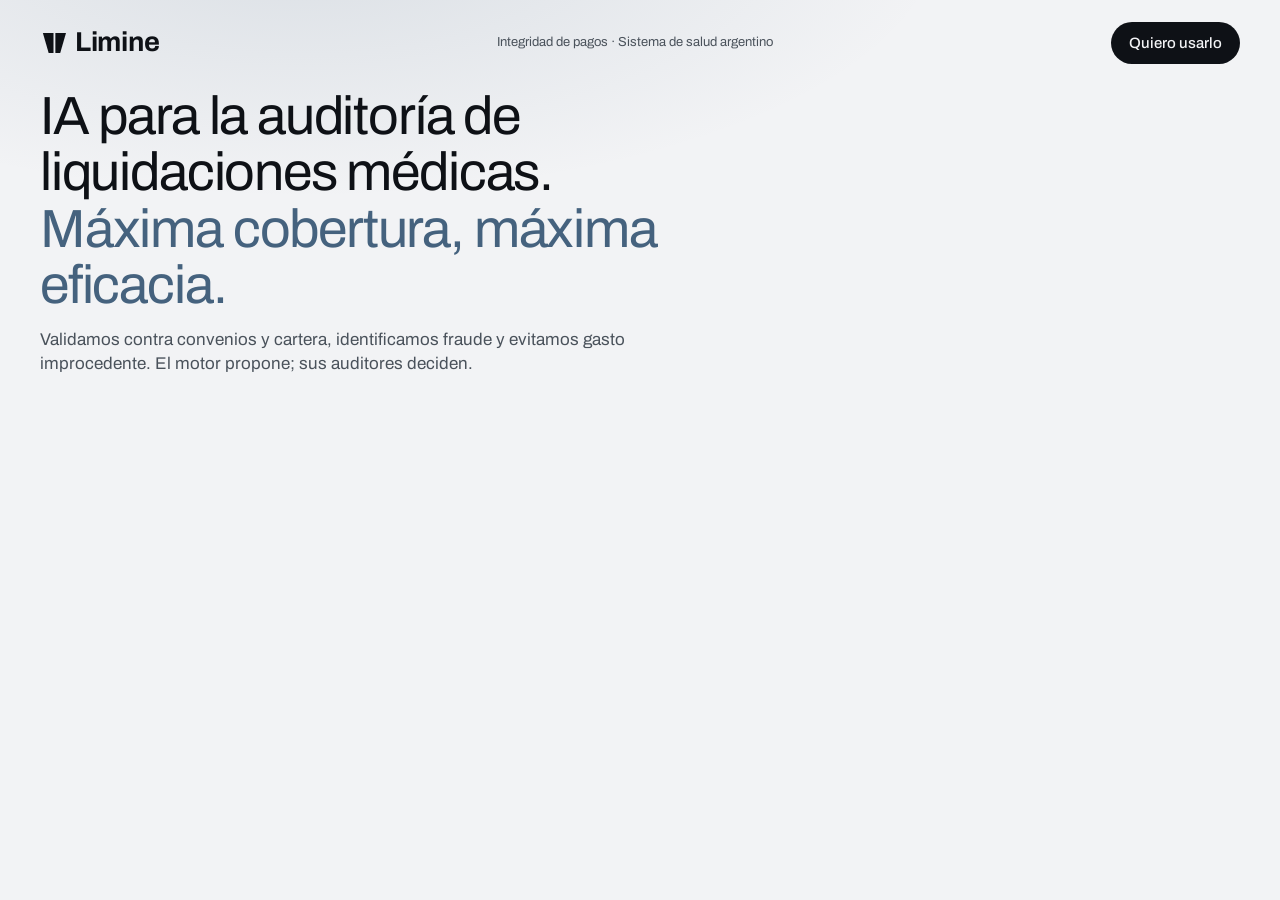
==== index.html @ f97125c1 "Un segundo después de la entrada, un desplazamiento mínimo para que el detalle del caso quede comple" ====
<!DOCTYPE html>
<html lang="es-AR">
<head>
<meta charset="utf-8">
<meta name="viewport" content="width=device-width, initial-scale=1, viewport-fit=cover">
<title>Limine · Integridad de pagos para el sistema de salud argentino</title>
<meta name="description" content="IA para la auditoría de liquidaciones médicas. Máxima cobertura, máxima eficacia: auditamos el 100% de las líneas contra convenios y cartera, identificamos fraude y evitamos gasto improcedente. El motor propone; sus auditores deciden.">
<link rel="canonical" href="https://limine.ai/">
<meta property="og:type" content="website">
<meta property="og:title" content="Limine · Integridad de pagos para el sistema de salud argentino">
<meta property="og:description" content="IA para la auditoría de liquidaciones médicas. Máxima cobertura, máxima eficacia. El motor propone; sus auditores deciden.">
<meta property="og:image" content="https://limine.ai/og.png">
<meta property="og:image:width" content="1200">
<meta property="og:image:height" content="630">
<meta property="og:url" content="https://limine.ai/">
<meta property="og:locale" content="es_AR">
<meta name="twitter:card" content="summary_large_image">
<meta name="theme-color" content="#F2F3F5">
<script>document.documentElement.classList.add("js");</script>
<link rel="icon" href="/favicon.svg" type="image/svg+xml">
<link rel="preconnect" href="https://fonts.googleapis.com">
<link rel="preconnect" href="https://fonts.gstatic.com" crossorigin>
<link rel="stylesheet" href="b.css?v=202609221038">
</head>
<!-- Limine · landing · dev/main via scripts/publicar.sh y promover.sh -->
<body data-contacto="pedrolandin@gmail.com" data-asunto="Quiero usar Limine">

<div class="escena" id="escena">

  <header class="barra">
    <a class="lockup" href="#" aria-label="Limine, inicio"><svg viewBox="20 18 60 54" aria-hidden="true"><polygon points="26,24 48,24 48,66 38,66"/><polygon points="74,24 52,24 52,66 62,66"/></svg><span class="wordmark">Limine</span></a>
    <span class="barra__tag">Integridad de pagos · Sistema de salud argentino</span>
    <a class="btn btn--ink" href="#implementacion" data-cta="mail">Quiero usarlo</a>
  </header>

  <div class="titular">
    <div class="titular__texto">
      <h1><span class="h1a entra">IA para la auditoría de liquidaciones médicas.</span><span class="h1b valor entra">Máxima cobertura, máxima eficacia.</span></h1>
      <p class="titular__linea entra">Validamos contra convenios y cartera, identificamos fraude y evitamos gasto improcedente. El motor propone; sus auditores deciden.</p>
    </div>
    <div class="cifras entra" aria-label="Cifras">
      <div class="cifra entra"><span class="cifra__n">100%</span><span class="cifra__t">De las líneas, revisadas</span></div>
      <div class="cifra entra"><span class="cifra__n valor">4x</span><span class="cifra__t">Retorno garantizado <span class="info"><button type="button" class="info__btn" aria-label="Cómo funciona la garantía de 4x">i</button><span class="info__texto" role="tooltip">La calibración de la oportunidad es gratuita. Después, lo que pagan nunca supera un cuarto del ahorro generado.</span></span></span></div>
      <div class="cifra entra"><span class="cifra__n">0</span><span class="cifra__t">Integraciones para empezar</span></div>
    </div>
  </div>

  <div class="lienzo entra" id="lienzo">
    <div class="trama" id="trama" role="img" aria-label="Millones de líneas pagadas por mes: en gris las que nadie revisó, en rojo las que esconden fraude o desperdicio y se pagaron igual; la franja marca la muestra que la auditoría alcanza a mirar.">
      <div class="cobertura" id="cobertura" aria-hidden="true"><span class="cobertura__rotulo">Limine audita el 100% de las líneas</span></div>
      <div class="muestra"><span class="muestra__rotulo">Lo que la auditoría alcanza a mirar</span></div>
    </div>
    <div class="tip" id="tip" role="status" aria-live="polite" hidden><span class="tip__k"></span><span class="tip__titulo"></span><span class="tip__t"></span><div class="tip__dist" id="tip-dist" hidden></div></div>
  </div>

  <nav class="capitulos" id="capitulos" aria-label="Capítulos">
    <button type="button" class="cap entra" data-cap="limine"><span class="n">01</span><span class="t">Limine</span></button>
    <button type="button" class="cap entra" data-cap="ahorro"><span class="n">02</span><span class="t">Oportunidades de ahorro</span></button>
    <button type="button" class="cap entra" data-cap="producto"><span class="n">03</span><span class="t">Nuestro producto</span></button>
    <button type="button" class="cap entra" data-cap="auditores"><span class="n">04</span><span class="t">Colaboración</span></button>
    <button type="button" class="cap entra" data-cap="implementacion"><span class="n">05</span><span class="t">Implementación</span></button>
  </nav>

  <aside class="panel" id="panel" aria-live="polite" hidden>
    <div class="panel__asa" aria-hidden="true"></div>
    <div class="panel__cab"><span class="panel__num" id="panel-num">01 · Limine</span><button type="button" class="panel__cerrar" id="panel-cerrar" aria-label="Cerrar">×</button></div>
    <div class="panel__cuerpo" id="panel-cuerpo">

      <section class="hoja" data-cap="limine" data-nombre="Limine">
        <h2>Un motor de IA que audita el 100% de sus liquidaciones, antes de pagarlas.</h2>
        <p>Cada línea se valida contra sus convenios y contra la historia estadística de su propia cartera. Cuando algo no cierra, el motor no tira una alarma: arma el caso, con la cláusula o la comparación que lo sostiene y con el monto. Y la decisión es siempre de sus auditores.</p>
        <div class="bloque">
          <h3>Construido por un equipo de tecnología y datos, con amplia experiencia en la región.</h3>
          <div class="perfiles">
            <div class="perfil"><a class="perfil__n" href="https://www.linkedin.com/in/pedro-landin/" target="_blank" rel="noopener" aria-label="Pedro Landín en LinkedIn">Pedro Landín <svg class="in" viewBox="0 0 24 24" aria-hidden="true"><path d="M20.45 20.45h-3.56v-5.57c0-1.33-.02-3.04-1.85-3.04-1.85 0-2.13 1.45-2.13 2.94v5.67H9.35V9h3.41v1.56h.05c.48-.9 1.64-1.85 3.37-1.85 3.6 0 4.27 2.37 4.27 5.46v6.28zM5.34 7.43a2.06 2.06 0 1 1 0-4.13 2.06 2.06 0 0 1 0 4.13zM7.12 20.45H3.55V9h3.57v11.45zM22.22 0H1.77C.79 0 0 .77 0 1.73v20.54C0 23.23.79 24 1.77 24h20.45c.98 0 1.78-.77 1.78-1.73V1.73C24 .77 23.2 0 22.22 0z"/></svg></a><span class="perfil__r">Cofundador y CEO</span><span class="perfil__d">Bain &amp; Company, Rappi y Addi. Economista (UTDT).</span></div>
            <div class="perfil"><a class="perfil__n" href="https://www.linkedin.com/in/ramiro-oliverio-fernandez/" target="_blank" rel="noopener" aria-label="Ramiro Fernández en LinkedIn">Ramiro Fernández <svg class="in" viewBox="0 0 24 24" aria-hidden="true"><path d="M20.45 20.45h-3.56v-5.57c0-1.33-.02-3.04-1.85-3.04-1.85 0-2.13 1.45-2.13 2.94v5.67H9.35V9h3.41v1.56h.05c.48-.9 1.64-1.85 3.37-1.85 3.6 0 4.27 2.37 4.27 5.46v6.28zM5.34 7.43a2.06 2.06 0 1 1 0-4.13 2.06 2.06 0 0 1 0 4.13zM7.12 20.45H3.55V9h3.57v11.45zM22.22 0H1.77C.79 0 0 .77 0 1.73v20.54C0 23.23.79 24 1.77 24h20.45c.98 0 1.78-.77 1.78-1.73V1.73C24 .77 23.2 0 22.22 0z"/></svg></a><span class="perfil__r">Cofundador y CTO</span><span class="perfil__d">Arquitectura de datos en Addi, Rappi, GCBA y CONICET. Docente en la UBA.</span></div>
          </div>
          <div class="logos"><img src="assets/logos/bain.svg" alt="Bain &amp; Company" class="l-bain"><img src="assets/logos/rappi.svg" alt="Rappi" class="l-rappi"><img src="assets/logos/addi.svg" alt="Addi" class="l-addi"><img src="assets/logos/conicet.svg" alt="CONICET" class="l-conicet"><img src="assets/logos/gcba.svg" alt="Ciudad de Buenos Aires" class="l-gcba"><img src="assets/logos/uba.svg" alt="UBA" class="l-uba"></div>
        </div>
      </section>

      <section class="hoja" data-cap="ahorro" data-nombre="Oportunidades de ahorro">
        <h2>Los modelos actuales fallan en escala, incluso ante casos típicos.</h2>
        <p>Su equipo audita por muestra, porque revisar todo a mano es imposible. Así se ve en cualquier cartera:</p>
        <div class="hallazgos">
          <div class="hallazgo"><svg viewBox="0 0 64 40" aria-hidden="true"><rect x="12" y="26" width="12" height="12" class="gris"/><rect x="40" y="26" width="12" height="12" class="gris"/><rect x="40" y="4" width="12" height="22" class="rojo"/><line x1="6" y1="38.5" x2="58" y2="38.5"/></svg><span class="t">Cantidades infladas</span><span class="d">40 jeringas en una cirugía que usa 12.</span></div>
          <div class="hallazgo"><svg viewBox="0 0 64 40" aria-hidden="true"><rect x="5" y="7" width="36" height="26" rx="2"/><rect x="11" y="16" width="7" height="8" class="gris"/><rect x="20" y="16" width="7" height="8" class="gris"/><rect x="29" y="16" width="7" height="8" class="gris"/><rect x="50" y="16" width="7" height="8" class="rojo"/><line x1="41" y1="20" x2="50" y2="20" class="rojo-linea"/></svg><span class="t">Doble cobro del módulo</span><span class="d">Descartables facturados aparte del módulo que ya los incluye.</span></div>
          <div class="hallazgo"><svg viewBox="0 0 64 40" aria-hidden="true"><path d="M10 6h16l6 6v22H10z"/><line x1="15" y1="18" x2="27" y2="18"/><line x1="15" y1="23" x2="27" y2="23"/><line x1="15" y1="28" x2="23" y2="28"/><path d="M30 10h16l6 6v22H30z" class="rojo-linea"/><line x1="35" y1="22" x2="47" y2="22" class="rojo-linea"/><line x1="35" y1="27" x2="47" y2="27" class="rojo-linea"/><line x1="35" y1="32" x2="43" y2="32" class="rojo-linea"/></svg><span class="t">Cuentas duplicadas</span><span class="d">La misma sesión, cobrada dos veces con 40 días de diferencia.</span></div>
          <div class="hallazgo"><svg viewBox="0 0 64 40" aria-hidden="true"><rect x="8" y="10" width="48" height="26" rx="2"/><line x1="8" y1="17" x2="56" y2="17"/><rect x="12" y="21" width="8" height="3" class="gris"/><rect x="12" y="26" width="8" height="3" class="gris"/><rect x="12" y="31" width="8" height="3" class="gris"/><rect x="26" y="21" width="8" height="3" class="gris"/><rect x="26" y="26" width="8" height="3" class="gris"/><rect x="40" y="1" width="8" height="3" class="rojo"/><rect x="40" y="5" width="8" height="3" class="rojo"/><rect x="40" y="21" width="8" height="3" class="rojo"/><rect x="40" y="26" width="8" height="3" class="rojo"/><rect x="40" y="31" width="8" height="3" class="rojo"/></svg><span class="t">Agenda imposible</span><span class="d">55 consultas facturadas en un solo día de consultorio.</span></div>
          <div class="hallazgo"><svg viewBox="0 0 64 40" aria-hidden="true"><rect x="4" y="12" width="9" height="16" class="gris"/><rect x="15" y="12" width="9" height="16" class="gris"/><rect x="26" y="12" width="9" height="16" class="gris"/><rect x="37" y="12" width="9" height="16" class="gris"/><rect x="48" y="12" width="9" height="16" class="rojo"/><path d="M50 6l7-4 0 8" class="rojo-linea"/><line x1="4" y1="32" x2="58" y2="32"/></svg><span class="t">Pensión sobre el alta</span><span class="d">Pensión completa facturada el día del alta.</span></div>
          <div class="hallazgo"><svg viewBox="0 0 64 40" aria-hidden="true"><line x1="6" y1="16" x2="58" y2="16" stroke-dasharray="3 3"/><rect x="14" y="16" width="14" height="20" class="gris"/><rect x="38" y="16" width="14" height="20" class="gris"/><rect x="38" y="6" width="14" height="10" class="rojo"/><line x1="6" y1="36.5" x2="58" y2="36.5"/></svg><span class="t">Precio sobre la referencia</span><span class="d">Medicamento a precio de marca cuando el convenio paga valor de referencia.</span></div>
          <div class="hallazgo"><svg viewBox="0 0 64 40" aria-hidden="true"><line x1="4" y1="22" x2="60" y2="22"/><path d="M12 14v16M12 14h4M12 30h4"/><path d="M40 14v16M40 14h-4M40 30h-4"/><circle cx="26" cy="22" r="3" class="gris"/><circle cx="52" cy="22" r="3.5" class="rojo"/></svg><span class="t">Fuera de ventana</span><span class="d">Práctica realizada a los 65 días de una orden válida por 60.</span></div>
          <div class="hallazgo"><svg viewBox="0 0 64 40" aria-hidden="true"><rect x="10" y="8" width="16" height="28" class="gris"/><rect x="38" y="24" width="16" height="12" class="gris"/><path d="M28 12l8 6-8 6" class="rojo-linea"/><line x1="4" y1="36.5" x2="60" y2="36.5"/></svg><span class="t">Cuenta inconsistente</span><span class="d">Quirófano de máxima complejidad en una cirugía de porte menor.</span></div>
        </div>
        <p class="pista">Pase el mouse por los puntos rojos: cada uno es un caso.</p>
      </section>

      <section class="hoja" data-cap="producto" data-nombre="Nuestro producto">
        <h2>Un sistema operativo de agentes de auditoría, sobre una plataforma propia.</h2>
        <div class="eje">
          <div class="eje__cab"><span class="eje__k">Eje 01</span><h3>Los agentes</h3><span class="eje__s">Auditan el 100% de las líneas, en cada ciclo.</span></div>
          <ul class="items">
            <li><svg viewBox="0 0 28 28" aria-hidden="true"><path d="M4 9l10-5 10 5-10 5z"/><path d="M4 14l10 5 10-5"/><path d="M4 19l10 5 10-5"/></svg><span><b>Preparan la data</b>Tipifican, agrupan por episodio y resuelven cada prestador a su convenio.</span></li>
            <li><svg viewBox="0 0 28 28" aria-hidden="true"><rect x="4" y="4" width="20" height="20" rx="2"/><path d="M14 9v10M9 14h10" class="acento"/></svg><span><b>Proponen reglas nuevas</b>Leen sus convenios y detectan patrones repetidos. Ninguna corre sin aprobación.</span></li>
            <li><svg viewBox="0 0 28 28" aria-hidden="true"><path d="M5 7h18M5 14h18M5 21h18"/><path d="M8 5l2 2-2 2M8 12l2 2-2 2M8 19l2 2-2 2" class="acento"/></svg><span><b>Ejecutan las reglas</b>Contra el convenio, contra su cartera y sobre lo que solo se ve en combinación.</span></li>
          </ul>
        </div>
        <div class="loop" aria-hidden="true"><span class="loop__i">→ Reglas vigentes, con umbral</span><span class="loop__i">← Resultados y precisión medida</span><span class="loop__c">Cada ciclo, una vuelta</span></div>
        <div class="eje">
          <div class="eje__cab"><span class="eje__k">Eje 02</span><h3>La plataforma</h3><span class="eje__s">Gestión de convenios y reglas.</span></div>
          <ul class="items">
            <li><svg viewBox="0 0 28 28" aria-hidden="true"><path d="M6 6h16v16H6z"/><path d="M10 11h8M10 15h8M10 19h5"/></svg><span><b>Reglas escritas y legibles</b>Qué cláusula aplica, qué umbral usa, qué débito propone.</span></li>
            <li><svg viewBox="0 0 28 28" aria-hidden="true"><circle cx="14" cy="14" r="10"/><path d="M9 14l3.5 3.5L19 11" class="acento"/></svg><span><b>Probadas antes de correr</b>Calibradas sobre su historia; corren recién cuando su precisión medida supera el piso acordado.</span></li>
            <li><svg viewBox="0 0 28 28" aria-hidden="true"><circle cx="8" cy="7" r="3"/><circle cx="8" cy="21" r="3"/><circle cx="20" cy="14" r="3" class="acento-fill"/><path d="M8 10v8M10.5 8.5l7 4M10.5 19.5l7-4"/></svg><span><b>Versionadas y a la vista</b>Su auditor ve cada regla con su precisión medida, y la calibra.</span></li>
          </ul>
        </div>
      </section>

      <section class="hoja" data-cap="auditores" data-nombre="Colaboración">
        <h2>El motor propone. Sus auditores deciden, siempre.</h2>
        <p>Ningún caso llega como una alarma. Llega con la regla que lo marcó, la cláusula o la comparación que lo sostiene, y el monto. Su auditor decide en minutos, y cada veredicto vuelve a la plataforma.</p>
        <div class="bloque">
          <span class="bloque__k">Lo que reciben ustedes</span>
          <div class="recibe"><span class="recibe__n">01</span><span><b>Reportes por prestador y por práctica</b>Dónde está el desvío y cuánto vale.</span></div>
          <div class="recibe"><span class="recibe__n">02</span><span><b>Cada regla a la vista, calibrable</b>Con su precisión medida: ajustan umbrales y apagan lo que no quieren.</span></div>
          <div class="recibe"><span class="recibe__n">03</span><span><b>Un archivo por ciclo, línea por línea</b>Cada línea con su veredicto, su regla y su evidencia.</span></div>
        </div>
        <div class="caso">
          <div class="caso__cab"><span>Así llega un caso · datos sintéticos</span><span>Decisión: su auditor</span></div>
          <h3>Descartables facturados aparte del módulo quirúrgico</h3>
          <div class="caso__fila"><span class="k">Regla</span><span>Inclusiones del módulo: el módulo ya incluye descartables.</span></div>
          <div class="caso__fila"><span class="k">Fuente</span><span>Convenio, Anexo I, cláusula 4.2. [Cláusula de ejemplo]</span></div>
          <div class="caso__fila"><span class="k">Comparación</span><span>40 unidades contra 12 de mediana en 318 casos comparables de su cartera.</span></div>
          <div class="caso__fila"><span class="k">Ahorro</span><span class="monto">$ 1.240.500</span></div>
        </div>
      </section>

      <section class="hoja" data-cap="implementacion" data-nombre="Implementación">
        <h2>Resultados en semanas, sin un proyecto de sistemas.</h2>
        <p>La entrada es un diagnóstico gratuito sobre sus cuentas ya pagadas: sin integración, sin datos clínicos y sin fee. En pocas semanas, hablamos con sus números sobre la mesa.</p>
        <div class="bloque">
          <div class="recibe"><span class="recibe__n">01</span><span><b>Sin cambiar de sistema</b>Un export en el formato que su sistema ya sabe hacer.</span></div>
          <div class="recibe"><span class="recibe__n">02</span><span><b>Calibrado a sus convenios</b>Las reglas se leen de sus contratos y se prueban sobre su historia antes de correr.</span></div>
          <div class="recibe"><span class="recibe__n">03</span><span><b>Resultados en semanas</b>Casos con evidencia, validados por sus auditores, y la medida de lo que se escapa por mes.</span></div>
        </div>
        <div class="cierre">
          <h3>Descubra cuánto se está escapando en sus cuentas.</h3>
          <p>Sin compromiso. Respondemos en 24 horas.</p>
          <div class="acciones"><a class="btn btn--papel" href="#implementacion" data-cta="mail">Quiero usarlo</a><span class="mail" data-mail-texto>pedrolandin@gmail.com</span></div>
          <p class="cierre__nota">La calibración de la oportunidad es gratuita. Después, lo que pagan nunca supera un cuarto del ahorro generado.</p>
        </div>
      </section>

    </div>
    <div class="panel__nav">
      <button type="button" class="panel__ant" id="panel-ant">← Anterior</button>
      <span class="panel__pos" id="panel-pos">01 / 05</span>
      <button type="button" class="panel__sig" id="panel-sig">Siguiente →</button>
    </div>
  </aside>

  <footer class="pie entra">
    <span>© 2026 Limine · Buenos Aires</span>
    <span class="pie__pista" id="pie-pista">Recorra los capítulos con ← →</span>
    <a class="pie__in" href="https://www.linkedin.com/in/pedro-landin/" target="_blank" rel="noopener" aria-label="LinkedIn"><svg class="in" viewBox="0 0 24 24" aria-hidden="true"><path d="M20.45 20.45h-3.56v-5.57c0-1.33-.02-3.04-1.85-3.04-1.85 0-2.13 1.45-2.13 2.94v5.67H9.35V9h3.41v1.56h.05c.48-.9 1.64-1.85 3.37-1.85 3.6 0 4.27 2.37 4.27 5.46v6.28zM5.34 7.43a2.06 2.06 0 1 1 0-4.13 2.06 2.06 0 0 1 0 4.13zM7.12 20.45H3.55V9h3.57v11.45zM22.22 0H1.77C.79 0 0 .77 0 1.73v20.54C0 23.23.79 24 1.77 24h20.45c.98 0 1.78-.77 1.78-1.73V1.73C24 .77 23.2 0 22.22 0z"/></svg> LinkedIn</a>
  </footer>

</div>

<script src="b.js?v=202609221038" defer></script>
</body>
</html>
---- b.css ----
/* ============================================================
   LIMINE · landing B (versión reducida): una pantalla, la grilla al centro,
   capítulos conceptuales descubribles. Tokens copiados de limine.css.
   Escala tipográfica: referencia arcos.eu (titular grande en peso regular,
   cuerpo 15 px, etiquetas en frase normal).
   ============================================================ */
@import url("https://fonts.googleapis.com/css2?family=Archivo:wght@400;500;600;700&family=IBM+Plex+Mono:wght@400;500;600&display=swap");

:root {
  /* Paleta base: blanco, escala de grises, tinta, azul acero */
  --ink: #0E1116;
  --gray-600: #4A525B;
  --gray-400: #7A8189;
  --gray-200: #C7CBD1;
  --paper: #F2F3F5;
  --white: #FFFFFF;
  --accent: #45627E;        /* azul acero: único acento; solo marca valor */
  --accent-dark: #16283C;
  --accent-tint: #EAEEF3;

  --text-strong: var(--ink);
  --text-body: var(--ink);
  --text-secondary: var(--gray-600);
  --text-muted: var(--gray-400);
  --line: var(--gray-200);
  --line-strong: var(--ink);

  --surface-base: var(--paper);
  --surface-raised: var(--white);
  --surface-dark: var(--ink);
  --on-dark: var(--paper);

  --value: var(--accent);
  --value-tint: var(--accent-tint);

  /* Tipografía */
  --font-sans: "Archivo", "Helvetica Neue", Helvetica, Arial, sans-serif;
  --font-mono: "IBM Plex Mono", ui-monospace, "SFMono-Regular", Menlo, monospace;
  --weight-regular: 400;
  --weight-medium: 500;
  --weight-semibold: 600;
  --weight-bold: 700;
  --weight-black: 800;

  --text-display: 64px;
  --text-h1: 40px;
  --text-h2: 32px;
  --text-h3: 24px;
  --text-body: 16px;
  --text-small: 13px;
  --text-label: 11px;

  --track-label: 0.14em;
  --track-wordmark: 0.01em;
  --numeric-tabular: "tnum" 1, "lnum" 1;

  /* Grilla de 4px */
  --space-1: 4px;  --space-2: 8px;   --space-3: 12px; --space-4: 16px;
  --space-5: 24px; --space-6: 32px;  --space-7: 48px; --space-8: 64px;

  --radius-sm: 3px;
  --border-hair: 1px;
  --border-rule: 1.5px;
}

:root {
  --hair: color-mix(in srgb, var(--ink) 9%, transparent);
  --hair-strong: color-mix(in srgb, var(--ink) 18%, transparent);
  --fraude: #D63A2F;
  --gutter: 24px;
  --t-h1: clamp(40px, 4.2vw, 58px);
  --t-h2: clamp(26px, 2.4vw, 32px);
  --t-h3: 20px;
  --t-lg: 17px;
  --t-md: 15px;
  --t-sm: 13px;
}
@media (min-width: 1024px) { :root { --gutter: 40px; } }

*, *::before, *::after { box-sizing: border-box; margin: 0; padding: 0; }
html, body { height: 100%; }
body { background: var(--surface-base); color: var(--ink); font-family: var(--font-sans); font-size: var(--t-md); line-height: 1.47; -webkit-font-smoothing: antialiased; overflow-x: hidden; }
a { color: inherit; text-decoration: none; }
button { font: inherit; color: inherit; background: none; border: 0; cursor: pointer; }
:focus-visible { outline: 2px solid var(--ink); outline-offset: 2px; }
.valor { color: var(--accent); }
.mono { font-family: var(--font-mono); font-feature-settings: var(--numeric-tabular); }

/* ---------- escena: una pantalla ---------- */
.escena { position: relative; min-height: 100svh; display: grid; grid-template-rows: auto auto 1fr auto auto; padding: 0 var(--gutter); overflow: hidden; }
.escena::before { content: ""; position: absolute; inset: -20% -10% auto -10%; height: 70%; background: radial-gradient(60% 60% at 28% 18%, color-mix(in srgb, var(--accent) 14%, transparent) 0%, transparent 70%); pointer-events: none; z-index: 0; }
.escena > * { position: relative; z-index: 1; }

/* barra */
.barra { display: flex; align-items: center; justify-content: space-between; gap: 16px; padding: 22px 0 6px; }
.lockup { display: inline-flex; align-items: center; color: var(--ink); line-height: 1; font-size: 26px; }
.lockup svg { height: 1em; width: auto; fill: currentColor; }
.lockup .wordmark { font-weight: var(--weight-bold); letter-spacing: -0.01em; margin-left: 0.22em; font-size: 1.05em; }
.barra__tag { font-size: var(--t-sm); color: var(--text-secondary); }
@media (max-width: 639px) { .barra__tag { display: none; } }
.btn { display: inline-flex; align-items: center; justify-content: center; height: 42px; padding: 0 18px; border-radius: 999px; font-size: var(--t-md); font-weight: var(--weight-medium); white-space: nowrap; transition: background-color 140ms ease, transform 140ms ease; }
.btn--ink { background: var(--ink); color: var(--paper); }
.btn--ink:hover { background: var(--accent-dark); }
.btn--papel { background: var(--paper); color: var(--ink); }
.btn--papel:hover { background: var(--white); }
.btn:active { transform: scale(.98); }

/* titular + cifras */
.titular { display: grid; grid-template-columns: minmax(0, 1fr); gap: 20px; padding: 18px 0 8px; align-items: end; }
@media (min-width: 1024px) { .titular { grid-template-columns: minmax(0, 7fr) minmax(0, 4fr); gap: 40px; } }
.titular h1 { font-size: var(--t-h1); font-weight: var(--weight-regular); line-height: 1.05; letter-spacing: -0.022em; max-width: 20ch; }
.titular h1 .h1a, .titular h1 .h1b { display: block; }
.titular__linea { margin-top: 14px; font-size: var(--t-lg); line-height: 1.45; color: var(--text-secondary); max-width: 62ch; }
.cifras { display: grid; grid-template-columns: repeat(3, minmax(0, 1fr)); gap: 12px 20px; padding-top: 14px; border-top: 1px solid var(--hair); }
.cifra { display: flex; flex-direction: column; gap: 2px; min-width: 0; }
.cifra__n { font-family: var(--font-mono); font-size: 26px; font-weight: var(--weight-medium); letter-spacing: -0.02em; line-height: 1; font-feature-settings: var(--numeric-tabular); }
.cifra__t { font-size: var(--t-sm); color: var(--text-secondary); line-height: 1.35; }
.info { position: relative; display: inline-flex; margin-left: 4px; vertical-align: middle; }
.info__btn { width: 16px; height: 16px; border-radius: 50%; border: 1px solid var(--accent); color: var(--accent); font-family: var(--font-mono); font-size: 10px; font-weight: 600; line-height: 1; cursor: help; }
.info__texto { position: absolute; left: 0; bottom: calc(100% + 8px); width: min(300px, calc(100vw - 48px)); background: var(--surface-raised); border: 1px solid var(--hair-strong); border-radius: 8px; padding: 10px 12px; font-size: var(--t-sm); line-height: 1.45; color: var(--ink); display: none; z-index: 20; }
.info:hover .info__texto, .info:focus-within .info__texto { display: block; }
@media (max-width: 1023px) { .info__texto { left: auto; right: -8px; } }

/* lienzo: la grilla */
.lienzo { position: relative; display: flex; flex-direction: column; justify-content: center; padding: 16px 0 42px; min-height: 0; }
.trama { position: relative; display: grid; justify-content: space-between; grid-template-columns: repeat(56, 5px); row-gap: var(--fila, 16px); width: 100%; }
.trama i { display: block; width: 5px; height: 5px; border-radius: 50%; background: var(--gray-200); cursor: crosshair; transition: transform 260ms cubic-bezier(.15,.8,.25,1), background-color 200ms ease, opacity 300ms ease, box-shadow 200ms ease; will-change: transform; }
.trama i.irregular { background: var(--fraude); }
.trama i.auditada { background: var(--gray-400); }
.trama i.activa { position: relative; z-index: 2; box-shadow: 0 1.5px 3px color-mix(in srgb, var(--ink) 35%, transparent); }
.trama i.activa.irregular { transform: translateY(-1px) scale(3.4); }
.trama i.activa.correcta { background: var(--gray-400); transform: translateY(-1px) scale(3.1); }
.trama i.activa.auditada { background: var(--ink); transform: translateY(-1px) scale(3.1); }
.trama .muestra { position: absolute; left: -8px; top: -10px; bottom: -10px; width: calc(5 / 55 * 100% + 21px); border: 1.5px solid var(--accent); border-radius: 6px; background: color-mix(in srgb, var(--accent) 8%, transparent); transform: scaleX(0); transform-origin: left center; transition: transform 900ms cubic-bezier(.2,.7,.2,1), background-color 400ms ease; pointer-events: none; }
.trama--lista .muestra { transform: scaleX(1); }
.muestra__rotulo { position: absolute; left: 0; bottom: -24px; white-space: nowrap; font-size: var(--t-sm); color: var(--accent); opacity: 0; transition: opacity 500ms ease; }
.cobertura { position: absolute; left: -8px; top: -10px; bottom: -10px; width: 0%; border-radius: 6px; background: color-mix(in srgb, var(--accent) 7%, transparent); pointer-events: none; opacity: 0; }
.cobertura::after { content: ""; position: absolute; top: 0; bottom: 0; right: -1px; width: 2px; background: var(--accent); box-shadow: -14px 0 24px color-mix(in srgb, var(--accent) 22%, transparent); border-radius: 2px; transition: opacity 400ms ease; }
.cobertura--lista::after { opacity: 0; }
.cobertura__rotulo { position: absolute; left: 0; bottom: -44px; white-space: nowrap; font-size: var(--t-sm); color: var(--accent); opacity: 0; transition: opacity 300ms ease; }
.cobertura--lista .cobertura__rotulo { opacity: 1; }
.cubierto:not(.modo-limine) .muestra__rotulo { opacity: 0; }
.modo-ahorro .cobertura { opacity: 0 !important; }
.trama:not(.trama--js) { height: 380px; background-image: radial-gradient(circle, var(--gray-200) 2px, transparent 2px); background-size: 22px 22px; }
.trama:not(.trama--js) .muestra { transform: none; }
@media (prefers-reduced-motion: reduce) { .trama i, .trama .muestra { transition: none; } }

/* modos de la grilla, uno por capítulo */
.modo-limine .muestra__rotulo { opacity: 1; }
.modo-ahorro .trama i.correcta, .modo-ahorro .trama i.auditada { opacity: .35; }
.modo-ahorro .trama i.irregular { animation: latir 1.6s ease-in-out infinite; }
@keyframes latir { 0%, 100% { transform: scale(1); } 50% { transform: scale(1.7); } }
.modo-ahorro .trama i.irregular.activa { animation: none; }
.cubierto .cobertura { opacity: 1; }
.cubierto .trama i.irregular.detectada { background: var(--white); outline: 2px solid var(--fraude); outline-offset: 1px; transform: scale(1.3); border-radius: 50%; transition: transform 320ms cubic-bezier(.2,.7,.2,1), background-color 320ms ease, outline-color 200ms ease; }
.cubierto .trama i.correcta.detectada { background: var(--gray-400); }
.cubierto .trama i.irregular.detectada.activa { background: var(--fraude); outline-color: var(--white); transform: translateY(-1px) scale(3.2); }
.modo-auditores .trama i:not(.activa):not(.auditada) { opacity: .45; }
.modo-implementacion .trama i.correcta { opacity: .5; }
@media (prefers-reduced-motion: reduce) { .modo-ahorro .trama i.irregular { animation: none; } }

/* tooltip (anclado al punto) */
.tip { position: absolute; z-index: 5; width: max-content; max-width: 320px; background: var(--surface-raised); border: 1px solid var(--hair-strong); border-radius: 10px; padding: 10px 12px; display: flex; flex-direction: column; gap: 4px; pointer-events: none; transition: left 700ms cubic-bezier(.2,.7,.2,1), top 700ms cubic-bezier(.2,.7,.2,1); }
.tip[hidden] { display: none; }
.tip::after { content: ""; position: absolute; left: var(--tip-x, 16px); bottom: -5px; width: 8px; height: 8px; background: var(--surface-raised); border-right: 1px solid var(--hair-strong); border-bottom: 1px solid var(--hair-strong); transform: rotate(45deg); }
.tip--abajo::after { bottom: auto; top: -5px; border: 0; border-left: 1px solid var(--hair-strong); border-top: 1px solid var(--hair-strong); }
.tip__k { font-size: 12px; color: var(--text-secondary); }
.tip--irregular .tip__k { color: var(--fraude); }
.tip__titulo { font-size: 14px; font-weight: var(--weight-semibold); line-height: 1.3; }
.tip__t { font-size: var(--t-sm); line-height: 1.45; color: var(--text-secondary); }

/* capítulos: píldoras abajo */
.capitulos { display: flex; gap: 6px; justify-content: center; flex-wrap: nowrap; overflow-x: auto; scrollbar-width: none; padding: 10px 0 8px; position: relative; z-index: 6; }
.capitulos::-webkit-scrollbar { display: none; }
.cap { display: inline-flex; align-items: center; gap: 8px; height: 42px; padding: 0 16px 0 12px; border-radius: 999px; border: 1px solid var(--hair-strong); background: color-mix(in srgb, var(--white) 70%, transparent); font-size: 14px; font-weight: var(--weight-medium); white-space: nowrap; transition: background-color 160ms ease, border-color 160ms ease, color 160ms ease; }
.cap .n { font-family: var(--font-mono); font-size: 11px; letter-spacing: 0.06em; color: var(--gray-400); }
.cap:hover { border-color: var(--ink); }
.cap.activa { background: var(--ink); color: var(--paper); border-color: var(--ink); }
.cap.activa .n { color: var(--gray-200); }

/* panel del capítulo */
.panel { position: fixed; z-index: 40; right: 24px; top: 84px; bottom: 84px; width: min(520px, calc(100vw - 48px)); background: var(--surface-raised); border: 1px solid var(--hair-strong); border-radius: 16px; box-shadow: 0 24px 60px color-mix(in srgb, var(--ink) 16%, transparent); display: flex; flex-direction: column; overflow: hidden; animation: entrar 320ms cubic-bezier(.2,.7,.2,1); }
.panel[hidden] { display: none; }
@keyframes entrar { from { opacity: 0; transform: translateX(16px); } to { opacity: 1; transform: none; } }
.panel__asa { display: none; }
.panel__cab { display: flex; align-items: center; justify-content: space-between; padding: 14px 16px 12px 28px; border-bottom: 1px solid var(--hair); }
.panel__num { font-size: var(--t-sm); font-weight: var(--weight-medium); color: var(--accent); }
.panel__cerrar { width: 32px; height: 32px; border-radius: 50%; font-size: 20px; line-height: 1; color: var(--text-secondary); }
.panel__cerrar:hover { background: var(--paper); color: var(--ink); }
.panel__cuerpo { flex: 1; overflow-y: auto; padding: 24px 28px 20px; }
.hoja { display: none; flex-direction: column; gap: 16px; }
.hoja.activa { display: flex; animation: aparecer 260ms ease; }
@keyframes aparecer { from { opacity: 0; transform: translateY(6px); } to { opacity: 1; transform: none; } }
.hoja h2 { font-size: var(--t-h2); font-weight: var(--weight-bold); line-height: 1.08; letter-spacing: -0.02em; }
.hoja h3 { font-size: var(--t-h3); font-weight: var(--weight-semibold); line-height: 1.25; letter-spacing: -0.01em; }
.hoja p { font-size: var(--t-md); color: var(--text-secondary); }
.hoja p.pista { font-size: var(--t-sm); color: var(--accent); }
.bloque { display: flex; flex-direction: column; gap: 12px; padding-top: 16px; border-top: 1px solid var(--hair); }
.bloque__k { font-size: var(--t-sm); color: var(--text-secondary); }

/* equipo */
.perfiles { display: grid; grid-template-columns: repeat(2, minmax(0, 1fr)); gap: 16px; }
.perfil { display: flex; flex-direction: column; gap: 2px; }
.perfil__n { font-size: var(--t-md); font-weight: var(--weight-medium); }
a.perfil__n:hover { color: var(--accent); }
.perfil__r { font-size: var(--t-sm); color: var(--accent); }
.perfil__d { font-size: var(--t-sm); color: var(--text-secondary); line-height: 1.4; margin-top: 2px; }
.logos { display: grid; grid-template-columns: repeat(3, minmax(0, 1fr)); gap: 14px 16px; align-items: center; padding-top: 8px; }
.logos img { max-height: 22px; max-width: 110px; width: auto; height: auto; filter: grayscale(1); opacity: .75; justify-self: start; }
.logos .l-addi { color: var(--gray-400); height: 20px; }
.logos .l-uba { max-height: 34px; }
.logos .l-conicet { max-height: 26px; }
.logos .l-gcba { max-height: 26px; }
.logos .l-bain { max-height: 16px; }

/* hallazgos (tarjetas con glifo, como en la base) */
.hallazgos { display: grid; grid-template-columns: repeat(2, minmax(0, 1fr)); gap: 8px; }
.hallazgo { background: var(--paper); border: 1px solid var(--hair); border-radius: 10px; padding: 12px 12px 11px; display: flex; flex-direction: column; gap: 3px; min-width: 0; }
.hallazgo svg { width: 48px; height: 30px; margin-bottom: 4px; fill: none; stroke: var(--ink); stroke-width: 1.5; stroke-linecap: round; stroke-linejoin: round; }
.hallazgo svg .gris { fill: var(--gray-200); stroke: none; }
.hallazgo svg .rojo { fill: var(--fraude); stroke: none; }
.hallazgo svg .rojo-linea { stroke: var(--fraude); fill: none; }
.hallazgo .t { font-size: 14px; font-weight: var(--weight-medium); line-height: 1.3; }
.hallazgo .d { font-size: 12px; color: var(--text-secondary); line-height: 1.4; }

/* producto: ejes */
.eje { border: 1px solid var(--hair-strong); border-radius: 12px; padding: 16px 16px 4px; display: flex; flex-direction: column; gap: 10px; }
.eje__cab { display: flex; flex-direction: column; gap: 2px; padding-bottom: 10px; border-bottom: 1px solid var(--hair); }
.eje__k { font-size: var(--t-sm); color: var(--accent); }
.eje__s { font-size: var(--t-sm); color: var(--text-secondary); }
.items { list-style: none; display: flex; flex-direction: column; }
.items li { display: grid; grid-template-columns: 26px minmax(0, 1fr); gap: 12px; align-items: start; padding: 10px 0; border-top: 1px solid var(--hair); }
.items li:first-child { border-top: 0; }
.items svg { width: 24px; height: 24px; fill: none; stroke: var(--ink); stroke-width: 1.4; stroke-linecap: round; stroke-linejoin: round; margin-top: 1px; }
.items svg .acento { stroke: var(--accent); }
.items svg .acento-fill { fill: var(--accent); stroke: var(--accent); }
.items li span { display: flex; flex-direction: column; gap: 1px; font-size: var(--t-sm); line-height: 1.4; color: var(--text-secondary); }
.items li b { font-size: 14px; color: var(--ink); font-weight: var(--weight-medium); }
.loop { display: flex; flex-wrap: wrap; justify-content: center; gap: 4px 16px; font-size: var(--t-sm); color: var(--text-secondary); padding: 2px 0; }
.loop__i::first-letter { color: var(--accent); }
.loop__c { width: 100%; text-align: center; color: var(--gray-400); font-size: 12px; }

/* recibe (lo que reciben / implementación) */
.recibe { display: grid; grid-template-columns: 36px minmax(0, 1fr); gap: 12px; align-items: start; padding: 10px 0; border-top: 1px solid var(--hair); }
.recibe:first-of-type { border-top: 0; padding-top: 0; }
.recibe__n { font-family: var(--font-mono); font-size: 22px; font-weight: var(--weight-medium); letter-spacing: -0.02em; color: var(--accent); line-height: 1; }
.recibe span:last-child { display: flex; flex-direction: column; gap: 1px; font-size: var(--t-sm); color: var(--text-secondary); line-height: 1.4; }
.recibe b { font-size: 14px; color: var(--ink); font-weight: var(--weight-medium); }

/* caso */
.caso { border: 1px solid var(--hair-strong); border-radius: 12px; padding: 16px; display: flex; flex-direction: column; gap: 10px; background: var(--paper); }
.caso__cab { display: flex; justify-content: space-between; gap: 10px; flex-wrap: wrap; font-size: 12px; color: var(--text-secondary); padding-bottom: 8px; border-bottom: 1px solid var(--hair); }
.caso__cab span:first-child { color: var(--accent); font-weight: var(--weight-medium); }
.caso h3 { font-size: 16px; font-weight: var(--weight-medium); line-height: 1.3; }
.caso__fila { display: grid; grid-template-columns: 96px minmax(0, 1fr); gap: 10px; font-size: var(--t-sm); }
.caso__fila .k { font-family: var(--font-mono); font-size: 10px; letter-spacing: 0.1em; text-transform: uppercase; color: var(--text-secondary); padding-top: 3px; }
.monto { font-family: var(--font-mono); font-weight: 600; color: var(--accent); }

/* cierre dentro de implementación */
.cierre { position: relative; overflow: hidden; background: var(--ink); color: var(--paper); border-radius: 12px; padding: 22px 20px; display: flex; flex-direction: column; gap: 10px; }
.cierre::before { content: ""; position: absolute; inset: 0; background: radial-gradient(70% 120% at 100% 0%, color-mix(in srgb, var(--accent) 45%, transparent) 0%, transparent 70%); pointer-events: none; }
.cierre > * { position: relative; }
.cierre h3 { color: var(--paper); font-size: 22px; font-weight: var(--weight-semibold); letter-spacing: -0.02em; line-height: 1.15; }
.cierre p { color: var(--gray-200); font-size: var(--t-md); }
.cierre__nota { font-size: 12px !important; color: var(--gray-400) !important; }
.acciones { display: flex; align-items: center; flex-wrap: wrap; gap: 12px; }
.mail { font-family: var(--font-mono); font-size: var(--t-sm); letter-spacing: 0.02em; color: var(--gray-200); }
.panel__nav { display: flex; align-items: center; justify-content: space-between; padding: 10px 16px; border-top: 1px solid var(--hair); }
.panel__nav button { font-size: var(--t-sm); font-weight: var(--weight-medium); color: var(--text-secondary); padding: 6px 8px; border-radius: 6px; }
.panel__nav button:hover { color: var(--ink); background: var(--paper); }
.panel__nav button[disabled] { opacity: .35; cursor: default; }
.panel__pos { font-family: var(--font-mono); font-size: 11px; letter-spacing: 0.08em; color: var(--gray-400); }

/* pie */
.pie { display: flex; justify-content: space-between; gap: 16px; padding: 8px 0 16px; font-size: 12px; color: var(--text-secondary); }
.pie__pista { color: var(--gray-400); }
@media (max-width: 639px) { .pie__pista { display: none; } }

/* ---------- tablet ---------- */
@media (min-width: 640px) and (max-width: 1023px) {
  .trama { grid-template-columns: repeat(36, 5px); --fila: 15px; }
  .trama .muestra { width: calc(4 / 35 * 100% + 20px); }
  .panel { top: auto; bottom: 20px; right: 20px; max-height: 78svh; }
}

/* ---------- celular ---------- */
@media (max-width: 639px) {
  .escena { padding: 0 16px; }
  .barra { padding: 16px 0 4px; }
  .lockup { font-size: 22px; }
  .btn { height: 38px; padding: 0 14px; font-size: 14px; }
  .titular { padding: 10px 0 4px; gap: 14px; }
  .titular h1 { font-size: 34px; }
  .titular__linea { font-size: var(--t-md); margin-top: 10px; }
  .cifras { gap: 8px; padding-top: 12px; }
  .cifra__n { font-size: 20px; }
  .cifra__t { font-size: 11px; }
  .lienzo { padding: 12px 0 6px; }
  .trama { grid-template-columns: repeat(20, 6px); --fila: 13px; }
  .trama i { width: 6px; height: 6px; }
  .trama i.correcta { transform: scale(.6); background: color-mix(in srgb, var(--gray-200) 80%, var(--paper)); }
  .trama i.irregular { transform: scale(.75); }
  .trama i.activa.correcta { transform: translateY(-1px) scale(2.4); }
  .trama i.activa.irregular { transform: translateY(-1px) scale(2.6); }
  .trama i.activa.auditada { transform: translateY(-1px) scale(2.4); }
  .trama .muestra { left: -5px; top: -6px; bottom: -6px; width: calc(3 / 19 * 100% + 16px); }
  .cobertura { left: -5px; top: -6px; bottom: -6px; }
  .muestra__rotulo, .cobertura__rotulo { display: none; }
  .lienzo { padding-bottom: 6px; }
  .modo-ahorro .trama i.irregular { animation-name: latir-m; }
  @keyframes latir-m { 0%, 100% { transform: scale(.75); } 50% { transform: scale(1.4); } }
  /* En celular el tooltip vive debajo de la grilla: reserva su espacio desde el inicio y aparece con
     un fundido, para que nunca empuje a las píldoras. */
  .tip { position: static; width: auto; max-width: none; margin-top: 12px; min-height: 176px; opacity: 1; transform: none; transition: opacity 420ms ease; }
  .tip[hidden] { display: flex; opacity: 0; pointer-events: none; }
  .tip::after { display: none; }
  .escena.abierto .tip { min-height: 0; }
  .escena.abierto .tip[hidden] { display: none; }
  /* Píldoras flotantes fijas abajo, en tinta: barra de navegación siempre a mano */
  .capitulos { position: fixed; left: 0; right: 0; bottom: 0; z-index: 30; justify-content: flex-start;
    gap: 6px; padding: 10px 16px calc(10px + env(safe-area-inset-bottom)); background: transparent;
    -webkit-overflow-scrolling: touch; mask-image: linear-gradient(90deg, transparent 0, #000 12px, #000 calc(100% - 12px), transparent 100%); }
  .capitulos::before { content: ""; position: fixed; left: 0; right: 0; bottom: 0; height: 66px; z-index: -1;
    background: linear-gradient(to top, var(--paper) 48%, color-mix(in srgb, var(--paper) 72%, transparent) 80%, transparent 100%); pointer-events: none; }
  .cap { height: 40px; font-size: 13px; padding: 0 14px 0 12px; background: var(--ink); color: var(--paper); border-color: var(--ink); }
  .cap .n { color: var(--gray-400); }
  .cap.activa { background: var(--accent-dark); border-color: var(--accent-dark); }
  .cap.activa .n { color: var(--gray-200); }
  /* el contenido deja lugar a la barra flotante */
  .escena { padding-bottom: 104px; }
  .pie { padding: 6px 0 10px; position: relative; z-index: 31; }
  .panel { right: 0; left: 0; top: auto; bottom: 0; width: auto; max-height: 62svh; border-radius: 18px 18px 0 0; animation: subir 620ms cubic-bezier(.2,.7,.2,1); transition: max-height 520ms cubic-bezier(.2,.7,.2,1); }
  .panel.plegado { max-height: 64px; }
  .panel.plegado .panel__cuerpo, .panel.plegado .panel__nav { visibility: hidden; }
  .panel__cab { cursor: grab; }
  .escena.abierto .lienzo { padding-bottom: 0; }
  .trama { touch-action: pan-y; }
  .trama--js { touch-action: none; }

  /* Al abrir un capítulo: el titular y las cifras se repliegan con transición; la grilla sube y se
     achica para dejarle lugar al panel. El tooltip puede quedar tapado: la grilla es animación y juego. */
  .titular, .capitulos, .pie { transition: opacity 460ms ease, transform 560ms cubic-bezier(.2,.7,.2,1), max-height 600ms cubic-bezier(.2,.7,.2,1), margin 560ms ease, padding 560ms ease; overflow: hidden; max-height: 60svh; }
  .escena.abierto .titular, .escena.abierto .pie { opacity: 0; transform: translateY(-14px); max-height: 0; margin: 0; padding: 0; pointer-events: none; }
  .escena.abierto .capitulos { opacity: 0; transform: translateY(20px); pointer-events: none; }
  .escena.abierto .capitulos::before { opacity: 0; }
  .lienzo { transition: transform 600ms cubic-bezier(.2,.7,.2,1), padding 560ms ease; }
  .escena.abierto .lienzo { justify-content: flex-start; padding-top: 8px; }
  .escena.abierto .trama { --fila: 11px; }
  .trama { transition: row-gap 600ms cubic-bezier(.2,.7,.2,1); }
  .escena.abierto .tip { opacity: .55; transition: opacity 460ms ease; }
  @keyframes subir { from { opacity: 0; transform: translateY(28px); } to { opacity: 1; transform: none; } }
  .panel__asa { display: block; width: 40px; height: 4px; border-radius: 2px; background: var(--gray-200); margin: 10px auto 0; }
  .panel__cab { padding: 8px 12px 10px 20px; }
  .panel__cuerpo { padding: 18px 20px 12px; }
  .hoja h2 { font-size: 24px; }
  .perfiles { grid-template-columns: minmax(0, 1fr); }
  .hallazgos { grid-template-columns: repeat(2, minmax(0, 1fr)); }
}


/* ---------- coreografía de entrada (solo con JS; sin JS todo visible) ---------- */
html.js .entra { opacity: 0; transform: translateY(12px); transition: opacity 820ms ease, transform 820ms cubic-bezier(.2,.7,.2,1); }
html.js .entra.visto { opacity: 1; transform: none; }
html.js .lienzo.entra { transform: none; }
.escena.intro .muestra__rotulo { opacity: 1; }
@media (prefers-reduced-motion: reduce) { html.js .entra { opacity: 1; transform: none; transition: none; } }

/* LinkedIn: glifo chico junto a los nombres y en el pie */
.in { width: 13px; height: 13px; fill: currentColor; display: inline-block; vertical-align: -1px; margin-left: 4px; color: var(--gray-400); transition: color 140ms ease; }
a.perfil__n:hover .in, .pie__in:hover .in { color: var(--accent); }
.pie__in { display: inline-flex; align-items: center; gap: 4px; }
.pie__in .in { margin-left: 0; }

/* distribución dentro del tooltip */
.tip__dist { margin-top: 8px; padding-top: 8px; border-top: 1px solid var(--hair); display: flex; flex-direction: column; gap: 4px; }
.tip__dist[hidden] { display: none; }
.tip__dist svg { display: block; max-width: 100%; height: auto; }
.tip__dist .d-b { fill: var(--gray-200); }
.tip__dist .d-m { stroke: var(--ink); stroke-width: 1.2; stroke-dasharray: 3 3; }
.tip__dist .d-cl { stroke: var(--fraude); stroke-width: 1.2; }
.tip__dist .d-c { fill: var(--fraude); }
.tip__dist .d-tm, .tip__dist .d-tc { font-family: var(--font-mono); font-size: 10px; fill: var(--text-secondary); }
.tip__dist .d-tc { fill: var(--fraude); font-weight: 600; }
.tip__dist .d-pie { font-size: 11px; color: var(--gray-400); line-height: 1.35; }
.tip { max-width: 336px; }
@media (max-width: 639px) { .tip__dist svg { width: 100%; } }
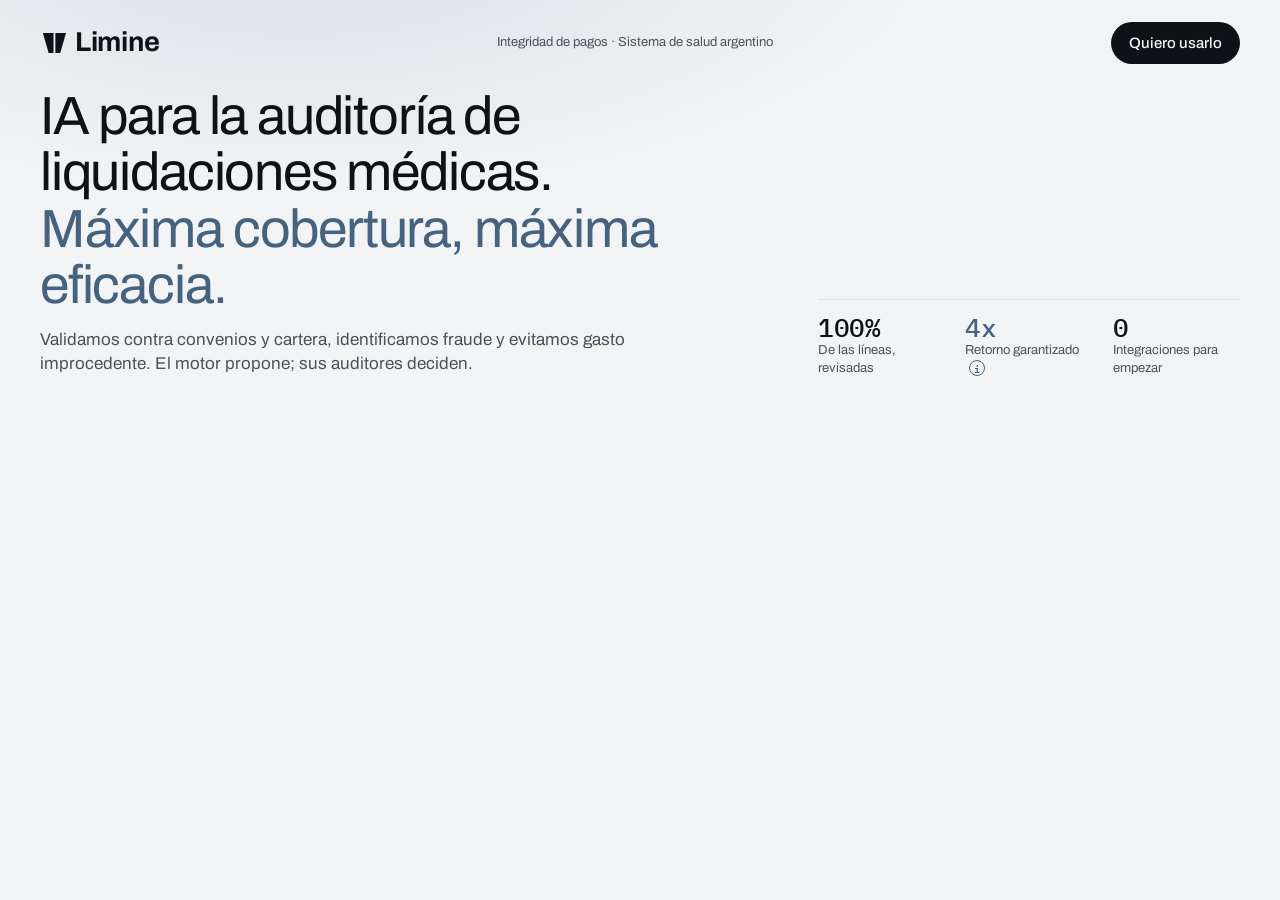
==== commit b0ec92cc: "Celular: sin auto-scroll; el tooltip sale del punto, como en web" ====
--- a/index.html
+++ b/index.html
@@ -20,7 +20,7 @@
 <link rel="icon" href="/favicon.svg" type="image/svg+xml">
 <link rel="preconnect" href="https://fonts.googleapis.com">
 <link rel="preconnect" href="https://fonts.gstatic.com" crossorigin>
-<link rel="stylesheet" href="b.css?v=202609221038">
+<link rel="stylesheet" href="b.css?v=202609221040">
 </head>
 <!-- Limine · landing · dev/main via scripts/publicar.sh y promover.sh -->
 <body data-contacto="pedrolandin@gmail.com" data-asunto="Quiero usar Limine">
@@ -167,6 +167,6 @@
 
 </div>
 
-<script src="b.js?v=202609221038" defer></script>
+<script src="b.js?v=202609221040" defer></script>
 </body>
 </html>
--- a/b.css
+++ b/b.css
@@ -296,6 +296,7 @@
   .cifra__n { font-size: 20px; }
   .cifra__t { font-size: 11px; }
   .lienzo { padding: 12px 0 6px; }
+  .trama-wrap { margin-bottom: 8px; }
   .trama { grid-template-columns: repeat(20, 6px); --fila: 13px; }
   .trama i { width: 6px; height: 6px; }
   .trama i.correcta { transform: scale(.6); background: color-mix(in srgb, var(--gray-200) 80%, var(--paper)); }
@@ -309,13 +310,11 @@
   .lienzo { padding-bottom: 6px; }
   .modo-ahorro .trama i.irregular { animation-name: latir-m; }
   @keyframes latir-m { 0%, 100% { transform: scale(.75); } 50% { transform: scale(1.4); } }
-  /* En celular el tooltip vive debajo de la grilla: reserva su espacio desde el inicio y aparece con
-     un fundido, para que nunca empuje a las píldoras. */
-  .tip { position: static; width: auto; max-width: none; margin-top: 12px; min-height: 176px; opacity: 1; transform: none; transition: opacity 420ms ease; }
-  .tip[hidden] { display: flex; opacity: 0; pointer-events: none; }
-  .tip::after { display: none; }
-  .escena.abierto .tip { min-height: 0; }
-  .escena.abierto .tip[hidden] { display: none; }
+  /* El tooltip sale del punto también en celular (las píldoras son fijas, nada las empuja) */
+  .tip { max-width: calc(100vw - 32px); padding: 9px 11px; transition: left 520ms cubic-bezier(.2,.7,.2,1), top 520ms cubic-bezier(.2,.7,.2,1); }
+  .tip__titulo { font-size: 13px; }
+  .tip__t { font-size: 12px; }
+  .tip__dist svg { width: 100%; }
   /* Píldoras flotantes fijas abajo, en tinta: barra de navegación siempre a mano */
   .capitulos { position: fixed; left: 0; right: 0; bottom: 0; z-index: 30; justify-content: flex-start;
     gap: 6px; padding: 10px 16px calc(10px + env(safe-area-inset-bottom)); background: transparent;
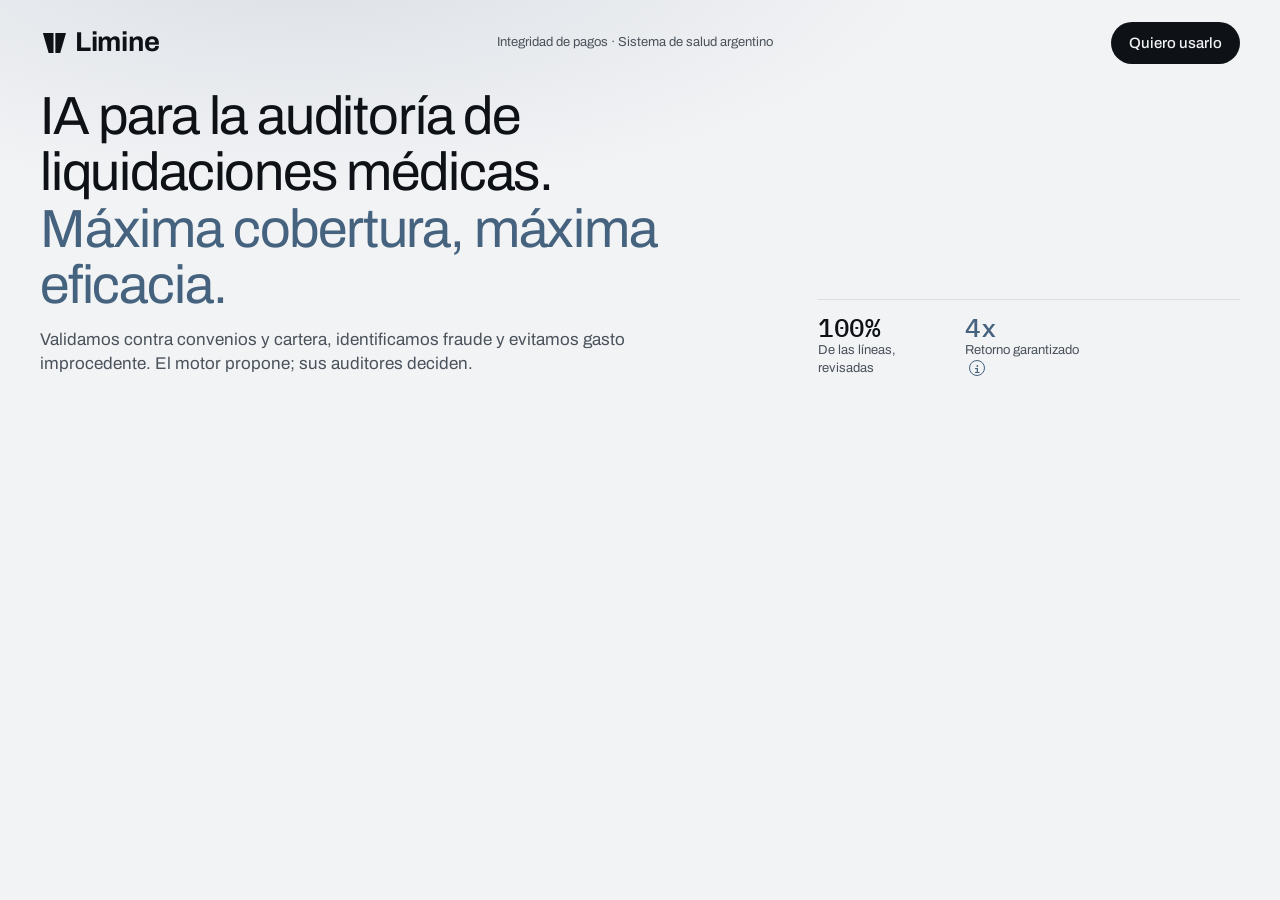
==== commit 6a51a6a1: "Celular: el tooltip se oculta mientras hay un capítulo abierto" ====
--- a/index.html
+++ b/index.html
@@ -20,7 +20,7 @@
 <link rel="icon" href="/favicon.svg" type="image/svg+xml">
 <link rel="preconnect" href="https://fonts.googleapis.com">
 <link rel="preconnect" href="https://fonts.gstatic.com" crossorigin>
-<link rel="stylesheet" href="b.css?v=202609221040">
+<link rel="stylesheet" href="b.css?v=202609221041">
 </head>
 <!-- Limine · landing · dev/main via scripts/publicar.sh y promover.sh -->
 <body data-contacto="pedrolandin@gmail.com" data-asunto="Quiero usar Limine">
@@ -167,6 +167,6 @@
 
 </div>
 
-<script src="b.js?v=202609221040" defer></script>
+<script src="b.js?v=202609221041" defer></script>
 </body>
 </html>
--- a/b.css
+++ b/b.css
@@ -311,6 +311,7 @@
   .modo-ahorro .trama i.irregular { animation-name: latir-m; }
   @keyframes latir-m { 0%, 100% { transform: scale(.75); } 50% { transform: scale(1.4); } }
   /* El tooltip sale del punto también en celular (las píldoras son fijas, nada las empuja) */
+  .escena.abierto .tip { visibility: hidden; }
   .tip { max-width: calc(100vw - 32px); padding: 9px 11px; transition: left 520ms cubic-bezier(.2,.7,.2,1), top 520ms cubic-bezier(.2,.7,.2,1); }
   .tip__titulo { font-size: 13px; }
   .tip__t { font-size: 12px; }
@@ -346,7 +347,7 @@
   .escena.abierto .lienzo { justify-content: flex-start; padding-top: 8px; }
   .escena.abierto .trama { --fila: 11px; }
   .trama { transition: row-gap 600ms cubic-bezier(.2,.7,.2,1); }
-  .escena.abierto .tip { opacity: .55; transition: opacity 460ms ease; }
+  .escena.abierto .tip { opacity: 0; pointer-events: none; transition: opacity 320ms ease; }
   @keyframes subir { from { opacity: 0; transform: translateY(28px); } to { opacity: 1; transform: none; } }
   .panel__asa { display: block; width: 40px; height: 4px; border-radius: 2px; background: var(--gray-200); margin: 10px auto 0; }
   .panel__cab { padding: 8px 12px 10px 20px; }
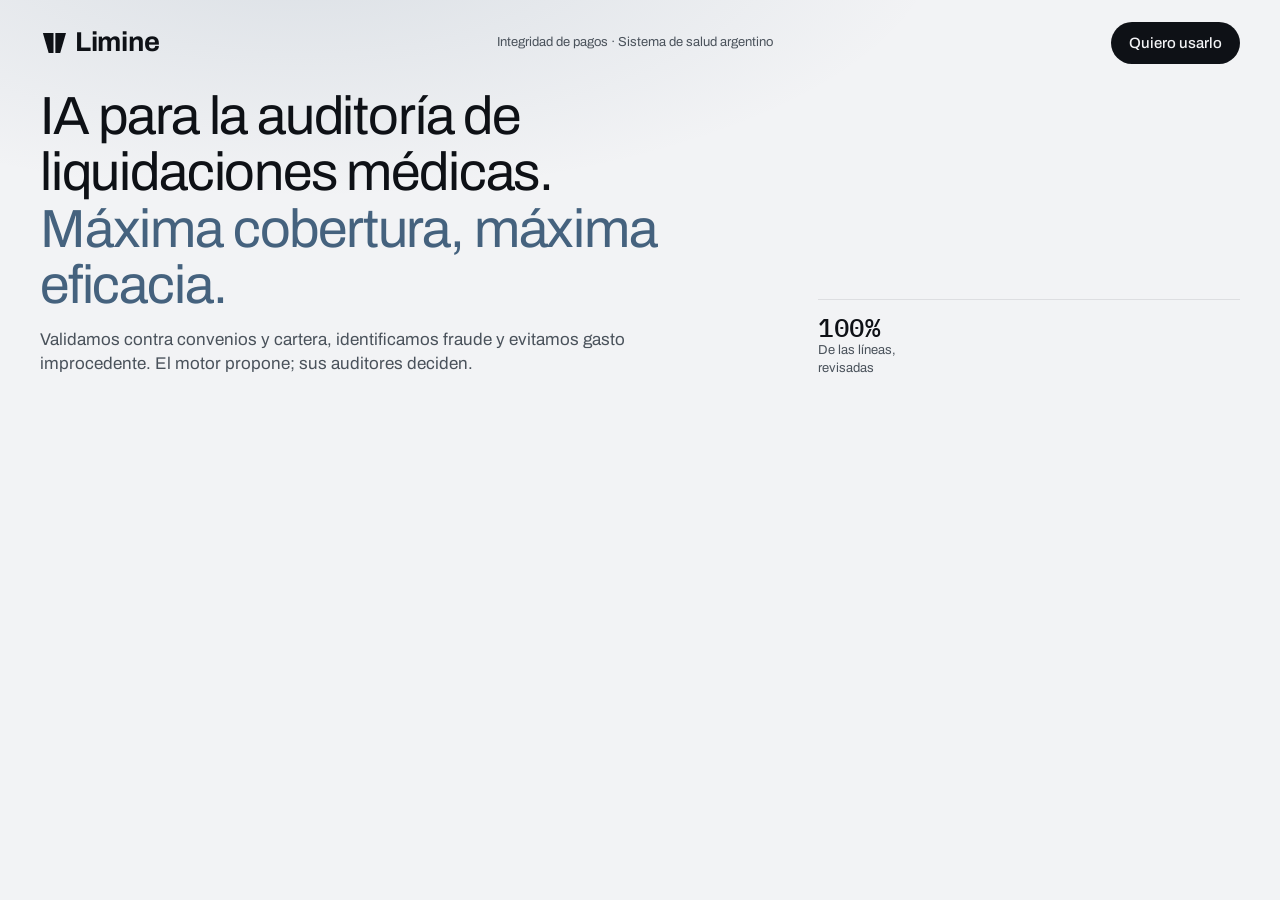
==== commit 802066d0: "Píldoras deslizables en celular; la cobertura llega hasta la última columna" ====
--- a/index.html
+++ b/index.html
@@ -20,7 +20,7 @@
 <link rel="icon" href="/favicon.svg" type="image/svg+xml">
 <link rel="preconnect" href="https://fonts.googleapis.com">
 <link rel="preconnect" href="https://fonts.gstatic.com" crossorigin>
-<link rel="stylesheet" href="b.css?v=202609221041">
+<link rel="stylesheet" href="b.css?v=202609221103">
 </head>
 <!-- Limine · landing · dev/main via scripts/publicar.sh y promover.sh -->
 <body data-contacto="pedrolandin@gmail.com" data-asunto="Quiero usar Limine">
@@ -167,6 +167,6 @@
 
 </div>
 
-<script src="b.js?v=202609221041" defer></script>
+<script src="b.js?v=202609221103" defer></script>
 </body>
 </html>
--- a/b.css
+++ b/b.css
@@ -122,7 +122,7 @@
 @media (max-width: 1023px) { .info__texto { left: auto; right: -8px; } }
 
 /* lienzo: la grilla */
-.lienzo { position: relative; display: flex; flex-direction: column; justify-content: center; padding: 16px 0 42px; min-height: 0; }
+.lienzo { position: relative; z-index: 3; display: flex; flex-direction: column; justify-content: center; padding: 16px 0 42px; min-height: 0; }
 .trama { position: relative; display: grid; justify-content: space-between; grid-template-columns: repeat(56, 5px); row-gap: var(--fila, 16px); width: 100%; }
 .trama i { display: block; width: 5px; height: 5px; border-radius: 50%; background: var(--gray-200); cursor: crosshair; transition: transform 260ms cubic-bezier(.15,.8,.25,1), background-color 200ms ease, opacity 300ms ease, box-shadow 200ms ease; will-change: transform; }
 .trama i.irregular { background: var(--fraude); }
@@ -134,7 +134,7 @@
 .trama .muestra { position: absolute; left: -8px; top: -10px; bottom: -10px; width: calc(5 / 55 * 100% + 21px); border: 1.5px solid var(--accent); border-radius: 6px; background: color-mix(in srgb, var(--accent) 8%, transparent); transform: scaleX(0); transform-origin: left center; transition: transform 900ms cubic-bezier(.2,.7,.2,1), background-color 400ms ease; pointer-events: none; }
 .trama--lista .muestra { transform: scaleX(1); }
 .muestra__rotulo { position: absolute; left: 0; bottom: -24px; white-space: nowrap; font-size: var(--t-sm); color: var(--accent); opacity: 0; transition: opacity 500ms ease; }
-.cobertura { position: absolute; left: -8px; top: -10px; bottom: -10px; width: 0%; border-radius: 6px; background: color-mix(in srgb, var(--accent) 7%, transparent); pointer-events: none; opacity: 0; }
+.cobertura { position: absolute; left: -8px; top: -10px; bottom: -10px; width: 0; border-radius: 6px; background: color-mix(in srgb, var(--accent) 7%, transparent); pointer-events: none; opacity: 0; }
 .cobertura::after { content: ""; position: absolute; top: 0; bottom: 0; right: -1px; width: 2px; background: var(--accent); box-shadow: -14px 0 24px color-mix(in srgb, var(--accent) 22%, transparent); border-radius: 2px; transition: opacity 400ms ease; }
 .cobertura--lista::after { opacity: 0; }
 .cobertura__rotulo { position: absolute; left: 0; bottom: -44px; white-space: nowrap; font-size: var(--t-sm); color: var(--accent); opacity: 0; transition: opacity 300ms ease; }
@@ -172,7 +172,7 @@
 /* capítulos: píldoras abajo */
 .capitulos { display: flex; gap: 6px; justify-content: center; flex-wrap: nowrap; overflow-x: auto; scrollbar-width: none; padding: 10px 0 8px; position: relative; z-index: 6; }
 .capitulos::-webkit-scrollbar { display: none; }
-.cap { display: inline-flex; align-items: center; gap: 8px; height: 42px; padding: 0 16px 0 12px; border-radius: 999px; border: 1px solid var(--hair-strong); background: color-mix(in srgb, var(--white) 70%, transparent); font-size: 14px; font-weight: var(--weight-medium); white-space: nowrap; transition: background-color 160ms ease, border-color 160ms ease, color 160ms ease; }
+.cap { display: inline-flex; flex: 0 0 auto; align-items: center; gap: 8px; height: 42px; padding: 0 16px 0 12px; border-radius: 999px; border: 1px solid var(--hair-strong); background: color-mix(in srgb, var(--white) 70%, transparent); font-size: 14px; font-weight: var(--weight-medium); white-space: nowrap; transition: background-color 160ms ease, border-color 160ms ease, color 160ms ease; }
 .cap .n { font-family: var(--font-mono); font-size: 11px; letter-spacing: 0.06em; color: var(--gray-400); }
 .cap:hover { border-color: var(--ink); }
 .cap.activa { background: var(--ink); color: var(--paper); border-color: var(--ink); }
@@ -272,7 +272,7 @@
 .panel__pos { font-family: var(--font-mono); font-size: 11px; letter-spacing: 0.08em; color: var(--gray-400); }
 
 /* pie */
-.pie { display: flex; justify-content: space-between; gap: 16px; padding: 8px 0 16px; font-size: 12px; color: var(--text-secondary); }
+.pie { position: relative; z-index: 2; display: flex; justify-content: space-between; gap: 16px; padding: 8px 0 16px; font-size: 12px; color: var(--text-secondary); }
 .pie__pista { color: var(--gray-400); }
 @media (max-width: 639px) { .pie__pista { display: none; } }
 
@@ -319,8 +319,8 @@
   /* Píldoras flotantes fijas abajo, en tinta: barra de navegación siempre a mano */
   .capitulos { position: fixed; left: 0; right: 0; bottom: 0; z-index: 30; justify-content: flex-start;
     gap: 6px; padding: 10px 16px calc(10px + env(safe-area-inset-bottom)); background: transparent;
-    -webkit-overflow-scrolling: touch; mask-image: linear-gradient(90deg, transparent 0, #000 12px, #000 calc(100% - 12px), transparent 100%); }
-  .capitulos::before { content: ""; position: fixed; left: 0; right: 0; bottom: 0; height: 66px; z-index: -1;
+    -webkit-overflow-scrolling: touch; overscroll-behavior-x: contain; touch-action: pan-x; scroll-padding: 0 16px; }
+  .capitulos::before { content: ""; position: fixed; left: 0; right: 0; bottom: 0; height: 50px; z-index: -1;
     background: linear-gradient(to top, var(--paper) 48%, color-mix(in srgb, var(--paper) 72%, transparent) 80%, transparent 100%); pointer-events: none; }
   .cap { height: 40px; font-size: 13px; padding: 0 14px 0 12px; background: var(--ink); color: var(--paper); border-color: var(--ink); }
   .cap .n { color: var(--gray-400); }
@@ -328,7 +328,7 @@
   .cap.activa .n { color: var(--gray-200); }
   /* el contenido deja lugar a la barra flotante */
   .escena { padding-bottom: 104px; }
-  .pie { padding: 6px 0 10px; position: relative; z-index: 31; }
+  .pie { padding: 6px 0 10px; }
   .panel { right: 0; left: 0; top: auto; bottom: 0; width: auto; max-height: 62svh; border-radius: 18px 18px 0 0; animation: subir 620ms cubic-bezier(.2,.7,.2,1); transition: max-height 520ms cubic-bezier(.2,.7,.2,1); }
   .panel.plegado { max-height: 64px; }
   .panel.plegado .panel__cuerpo, .panel.plegado .panel__nav { visibility: hidden; }
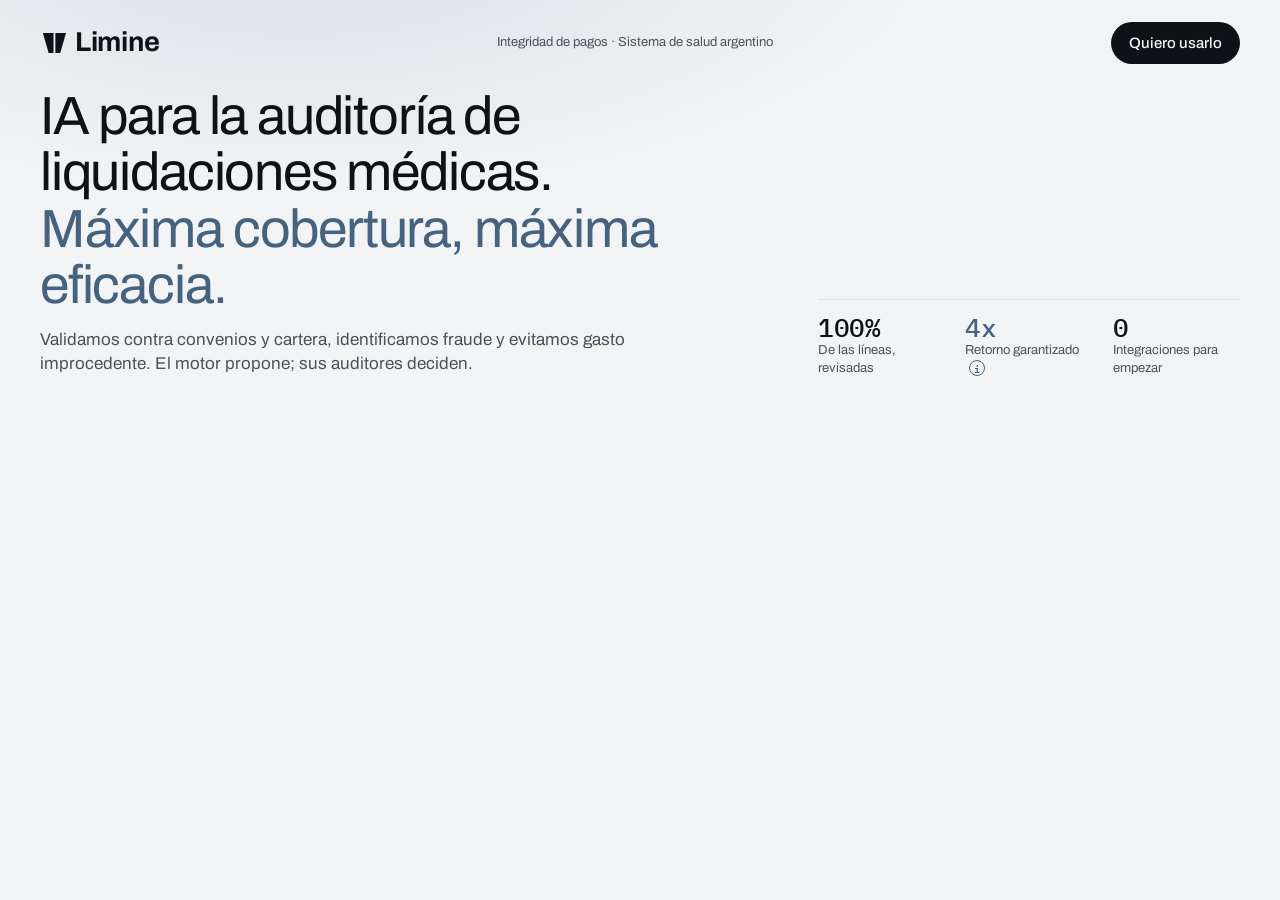
==== commit 9487570a: "Celular: la barra de capítulos sale del contenedor recortado y desliza con arrastre propio" ====
--- a/index.html
+++ b/index.html
@@ -20,7 +20,7 @@
 <link rel="icon" href="/favicon.svg" type="image/svg+xml">
 <link rel="preconnect" href="https://fonts.googleapis.com">
 <link rel="preconnect" href="https://fonts.gstatic.com" crossorigin>
-<link rel="stylesheet" href="b.css?v=202609221103">
+<link rel="stylesheet" href="b.css?v=202609221114">
 </head>
 <!-- Limine · landing · dev/main via scripts/publicar.sh y promover.sh -->
 <body data-contacto="pedrolandin@gmail.com" data-asunto="Quiero usar Limine">
@@ -167,6 +167,6 @@
 
 </div>
 
-<script src="b.js?v=202609221103" defer></script>
+<script src="b.js?v=202609221114" defer></script>
 </body>
 </html>
--- a/b.css
+++ b/b.css
@@ -319,7 +319,7 @@
   /* Píldoras flotantes fijas abajo, en tinta: barra de navegación siempre a mano */
   .capitulos { position: fixed; left: 0; right: 0; bottom: 0; z-index: 30; justify-content: flex-start;
     gap: 6px; padding: 10px 16px calc(10px + env(safe-area-inset-bottom)); background: transparent;
-    -webkit-overflow-scrolling: touch; overscroll-behavior-x: contain; touch-action: pan-x; scroll-padding: 0 16px; }
+    overflow-y: hidden; -webkit-overflow-scrolling: touch; overscroll-behavior-x: contain; touch-action: pan-x; will-change: scroll-position; transition: opacity 460ms ease, transform 560ms cubic-bezier(.2,.7,.2,1); }
   .capitulos::before { content: ""; position: fixed; left: 0; right: 0; bottom: 0; height: 50px; z-index: -1;
     background: linear-gradient(to top, var(--paper) 48%, color-mix(in srgb, var(--paper) 72%, transparent) 80%, transparent 100%); pointer-events: none; }
   .cap { height: 40px; font-size: 13px; padding: 0 14px 0 12px; background: var(--ink); color: var(--paper); border-color: var(--ink); }
@@ -341,8 +341,8 @@
      achica para dejarle lugar al panel. El tooltip puede quedar tapado: la grilla es animación y juego. */
   .titular, .capitulos, .pie { transition: opacity 460ms ease, transform 560ms cubic-bezier(.2,.7,.2,1), max-height 600ms cubic-bezier(.2,.7,.2,1), margin 560ms ease, padding 560ms ease; overflow: hidden; max-height: 60svh; }
   .escena.abierto .titular, .escena.abierto .pie { opacity: 0; transform: translateY(-14px); max-height: 0; margin: 0; padding: 0; pointer-events: none; }
-  .escena.abierto .capitulos { opacity: 0; transform: translateY(20px); pointer-events: none; }
-  .escena.abierto .capitulos::before { opacity: 0; }
+  body.cap-abierto .capitulos { opacity: 0; transform: translateY(20px); pointer-events: none; }
+  body.cap-abierto .capitulos::before { opacity: 0; }
   .lienzo { transition: transform 600ms cubic-bezier(.2,.7,.2,1), padding 560ms ease; }
   .escena.abierto .lienzo { justify-content: flex-start; padding-top: 8px; }
   .escena.abierto .trama { --fila: 11px; }
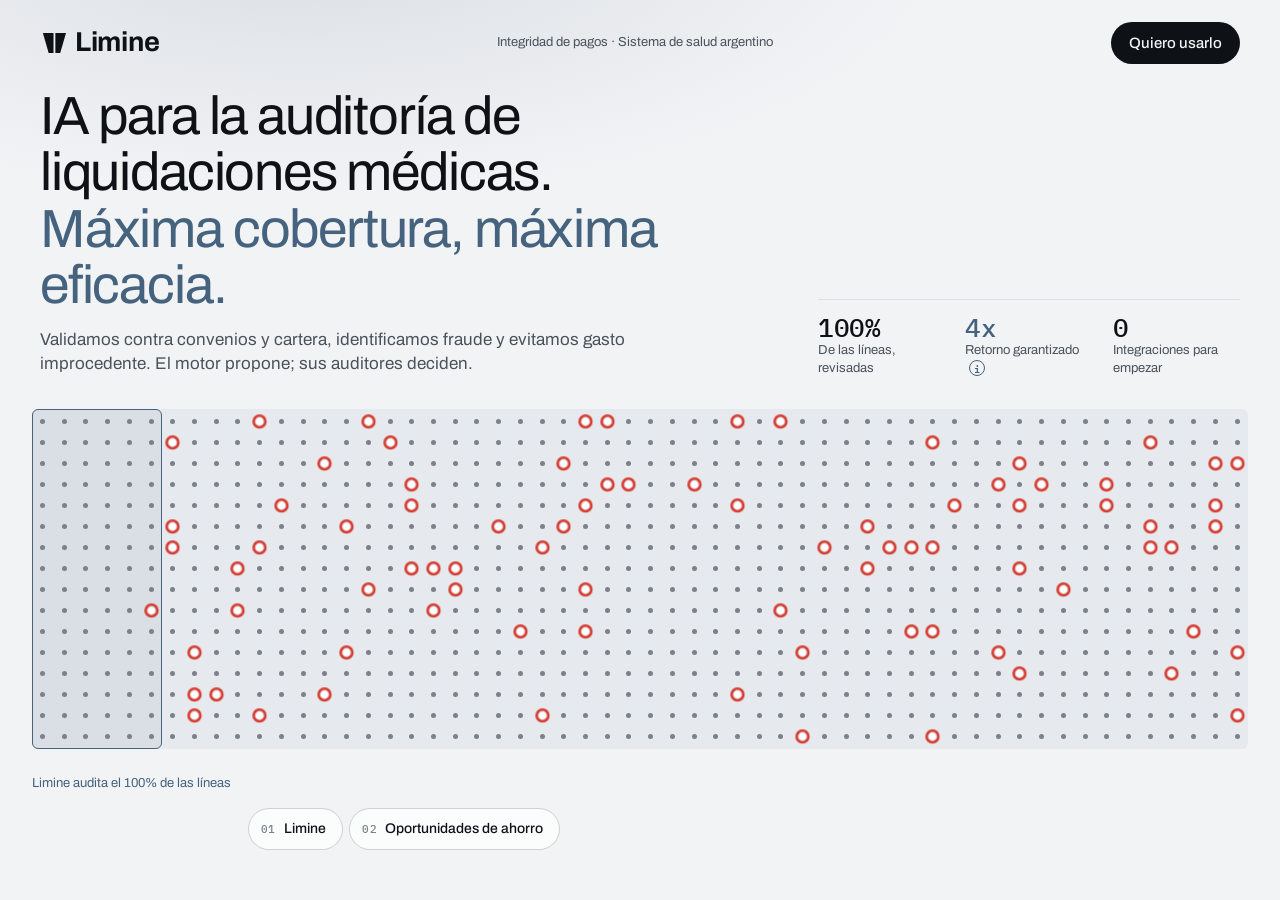
==== commit 61d3f7c3: "Celular: la barra de capítulos sigue al dedo (sin suavizado global) y frena con inercia" ====
--- a/index.html
+++ b/index.html
@@ -20,7 +20,7 @@
 <link rel="icon" href="/favicon.svg" type="image/svg+xml">
 <link rel="preconnect" href="https://fonts.googleapis.com">
 <link rel="preconnect" href="https://fonts.gstatic.com" crossorigin>
-<link rel="stylesheet" href="b.css?v=202609221114">
+<link rel="stylesheet" href="b.css?v=202609221158">
 </head>
 <!-- Limine · landing · dev/main via scripts/publicar.sh y promover.sh -->
 <body data-contacto="pedrolandin@gmail.com" data-asunto="Quiero usar Limine">
@@ -167,6 +167,6 @@
 
 </div>
 
-<script src="b.js?v=202609221114" defer></script>
+<script src="b.js?v=202609221158" defer></script>
 </body>
 </html>
--- a/b.css
+++ b/b.css
@@ -319,7 +319,9 @@
   /* Píldoras flotantes fijas abajo, en tinta: barra de navegación siempre a mano */
   .capitulos { position: fixed; left: 0; right: 0; bottom: 0; z-index: 30; justify-content: flex-start;
     gap: 6px; padding: 10px 16px calc(10px + env(safe-area-inset-bottom)); background: transparent;
-    overflow-y: hidden; -webkit-overflow-scrolling: touch; overscroll-behavior-x: contain; touch-action: pan-x; will-change: scroll-position; transition: opacity 460ms ease, transform 560ms cubic-bezier(.2,.7,.2,1); }
+    overflow-y: hidden; -webkit-overflow-scrolling: touch; overscroll-behavior-x: contain; touch-action: pan-x; will-change: scroll-position;
+    scroll-behavior: auto; /* el arrastre sigue al dedo 1:1; el suavizado global lo volvía espeso */
+    transition: opacity 460ms ease, transform 560ms cubic-bezier(.2,.7,.2,1); }
   .capitulos::before { content: ""; position: fixed; left: 0; right: 0; bottom: 0; height: 50px; z-index: -1;
     background: linear-gradient(to top, var(--paper) 48%, color-mix(in srgb, var(--paper) 72%, transparent) 80%, transparent 100%); pointer-events: none; }
   .cap { height: 40px; font-size: 13px; padding: 0 14px 0 12px; background: var(--ink); color: var(--paper); border-color: var(--ink); }
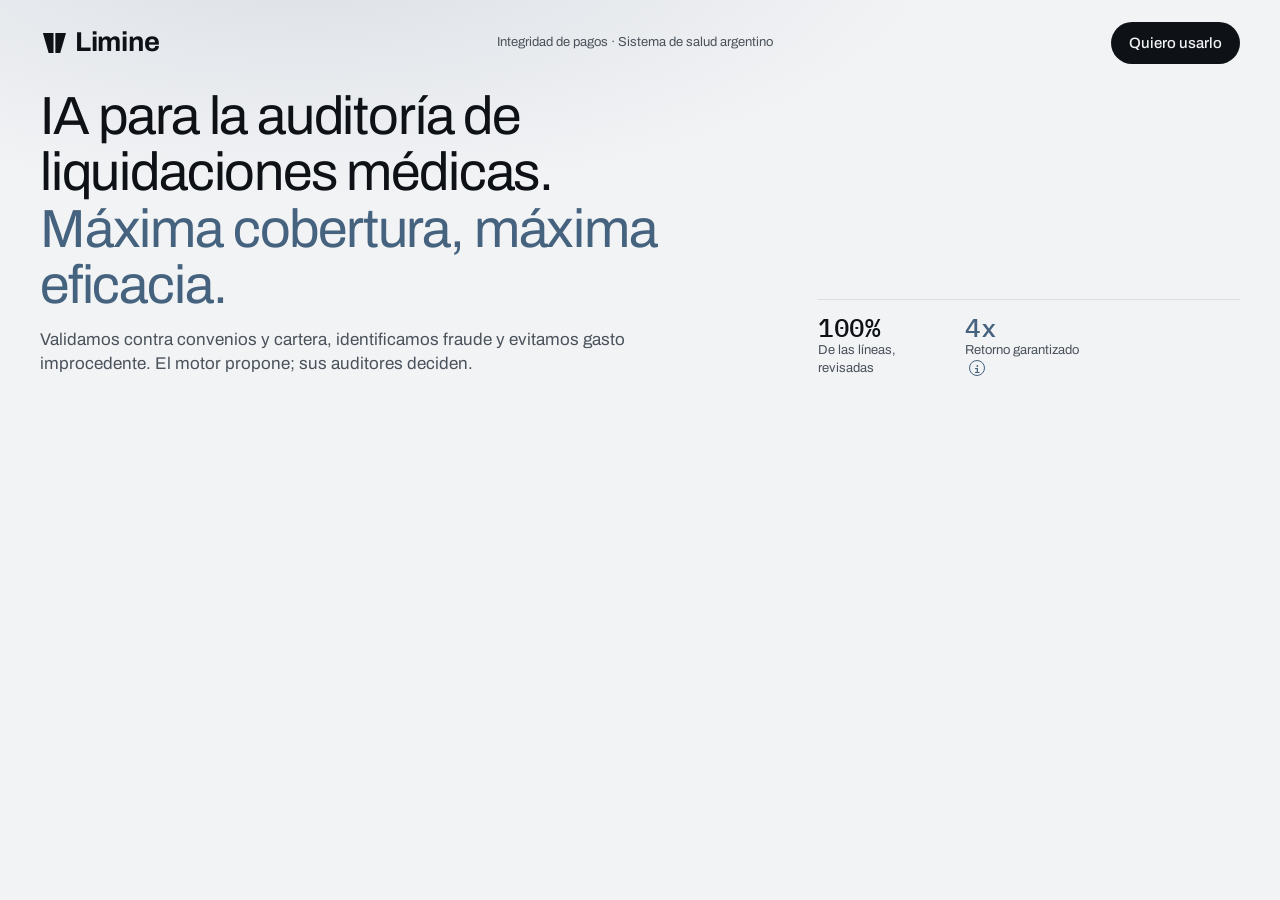
==== commit e077b523: "Celular: deslizar el panel hacia abajo cierra el capítulo (antes solo lo plegaba y la pantalla queda" ====
--- a/index.html
+++ b/index.html
@@ -20,7 +20,7 @@
 <link rel="icon" href="/favicon.svg" type="image/svg+xml">
 <link rel="preconnect" href="https://fonts.googleapis.com">
 <link rel="preconnect" href="https://fonts.gstatic.com" crossorigin>
-<link rel="stylesheet" href="b.css?v=202609221158">
+<link rel="stylesheet" href="b.css?v=202609251104">
 </head>
 <!-- Limine · landing · dev/main via scripts/publicar.sh y promover.sh -->
 <body data-contacto="pedrolandin@gmail.com" data-asunto="Quiero usar Limine">
@@ -167,6 +167,6 @@
 
 </div>
 
-<script src="b.js?v=202609221158" defer></script>
+<script src="b.js?v=202609251104" defer></script>
 </body>
 </html>
--- a/b.css
+++ b/b.css
@@ -332,9 +332,9 @@
   .escena { padding-bottom: 104px; }
   .pie { padding: 6px 0 10px; }
   .panel { right: 0; left: 0; top: auto; bottom: 0; width: auto; max-height: 62svh; border-radius: 18px 18px 0 0; animation: subir 620ms cubic-bezier(.2,.7,.2,1); transition: max-height 520ms cubic-bezier(.2,.7,.2,1); }
-  .panel.plegado { max-height: 64px; }
-  .panel.plegado .panel__cuerpo, .panel.plegado .panel__nav { visibility: hidden; }
-  .panel__cab { cursor: grab; }
+  .panel { transition: max-height 300ms cubic-bezier(.2,.7,.2,1), transform 300ms cubic-bezier(.2,.7,.2,1), opacity 260ms ease; }
+  .panel.cerrando { transform: translateY(100%); opacity: 0; }
+  .panel__asa, .panel__cab { cursor: grab; touch-action: none; }
   .escena.abierto .lienzo { padding-bottom: 0; }
   .trama { touch-action: pan-y; }
   .trama--js { touch-action: none; }
